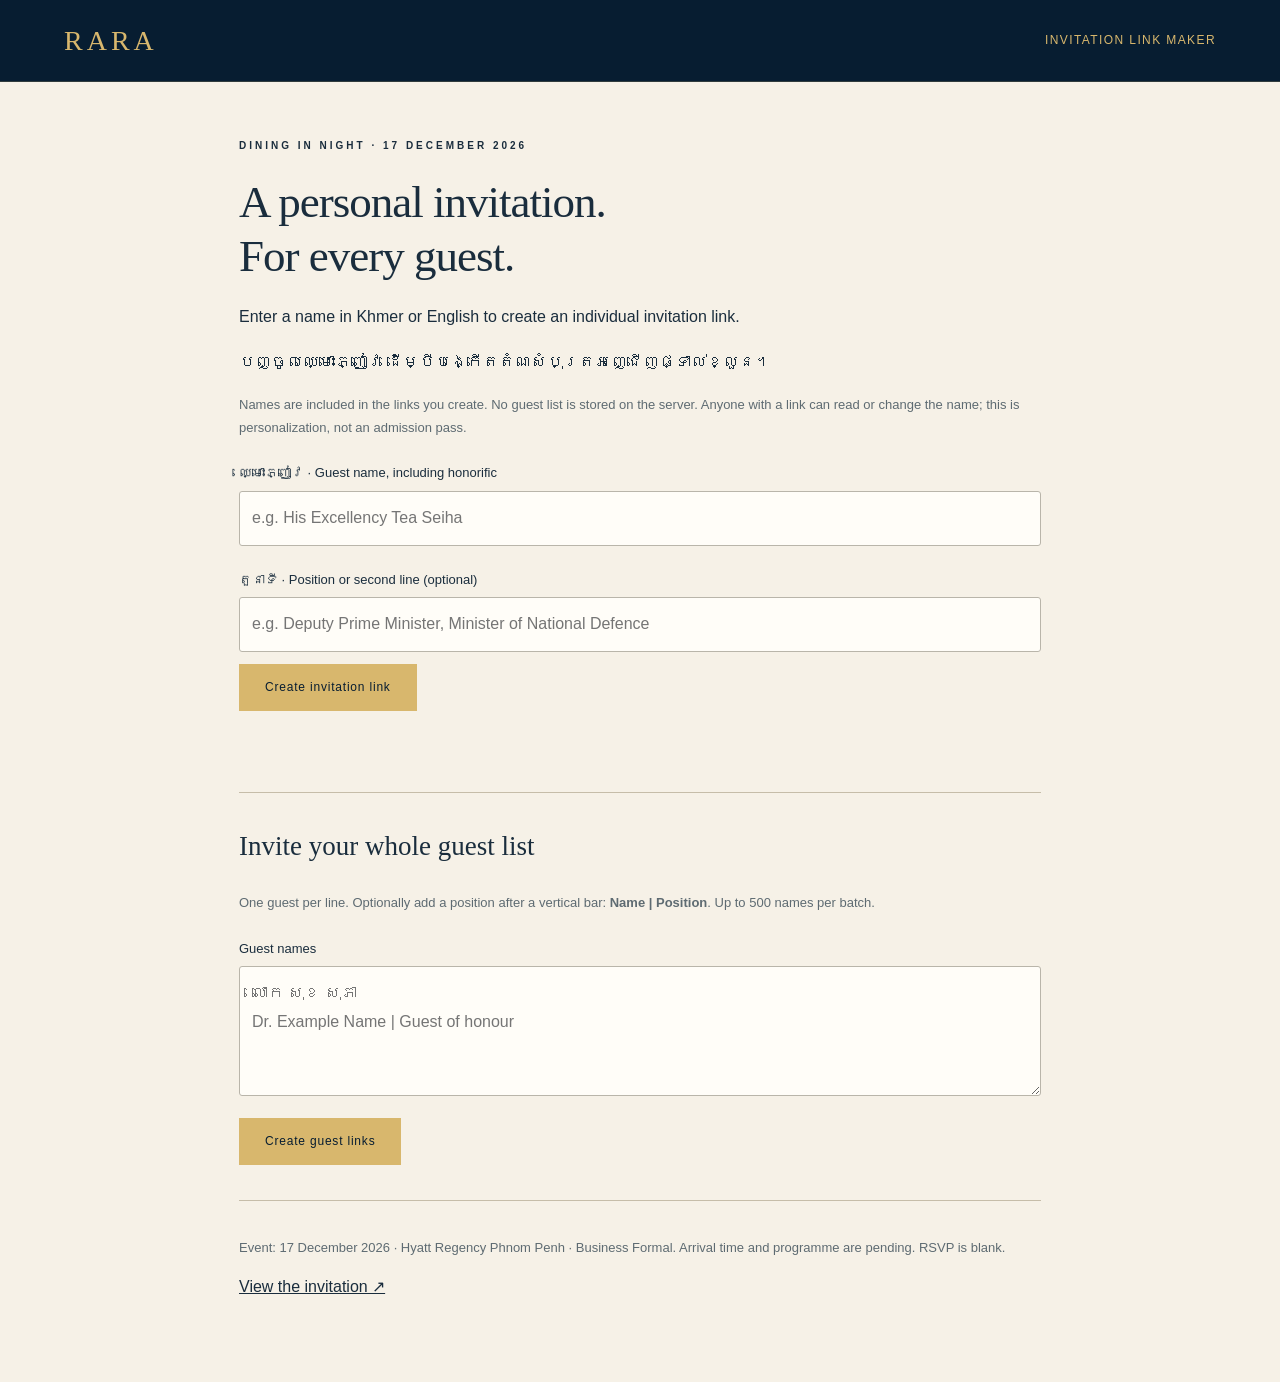
==== organizer.html @ 74e7a381 "Add files via upload" ====
<!doctype html><html lang="en"><head><meta charset="utf-8"><meta name="viewport" content="width=device-width,initial-scale=1"><meta name="robots" content="noindex"><title>RARA · Guest invitation links</title><link rel="stylesheet" href="style.css"><style>.maker{max-width:850px;margin:auto;padding:45px 24px 80px}.maker h1{color:var(--ink);font-size:45px;line-height:1.2;letter-spacing:-1px;margin:20px 0}.maker label{display:block;font-size:13px;margin:22px 0 6px}.maker input,.maker textarea{width:100%;padding:12px;border:1px solid #b9b5aa;background:#fffdf8;color:var(--ink);border-radius:3px}.maker textarea{min-height:130px;resize:vertical}.maker button{margin:12px 8px 0 0}.maker h2{font-size:27px}.maker .box{border-top:1px solid #c6bda9;padding-top:22px;margin-top:35px}.maker .hint{font-size:13px;color:var(--muted)}.maker #result{font-size:13px}.maker #message{min-height:30px;color:#46683f}.maker .preview{display:inline-block;margin-top:15px}.maker .sample{border-left:3px solid var(--gold);padding-left:18px;margin:20px 0}.maker #batch-results a{display:block;overflow-wrap:anywhere;font-size:13px;margin:10px 0}</style></head><body><header><a class="wordmark" href="index.html">RARA</a><span>INVITATION LINK MAKER</span></header><main class="maker"><p class="eyebrow">DINING IN NIGHT · 17 DECEMBER 2026</p><h1>A personal invitation.<br>For every guest.</h1><p>Enter a name in Khmer or English to create an individual invitation link.</p><p lang="km">បញ្ចូលឈ្មោះភ្ញៀវ ដើម្បីបង្កើតតំណសំបុត្រអញ្ជើញផ្ទាល់ខ្លួន។</p><p class="hint">Names are included in the links you create. No guest list is stored on the server. Anyone with a link can read or change the name; this is personalization, not an admission pass.</p><form id="maker"><label for="name">ឈ្មោះភ្ញៀវ · Guest name, including honorific</label><input id="name" maxlength="200" placeholder="e.g. His Excellency Tea Seiha" required><label for="title">តួនាទី · Position or second line (optional)</label><input id="title" maxlength="250" placeholder="e.g. Deputy Prime Minister, Minister of National Defence"><button class="gold-button" type="submit">Create invitation link</button></form><div id="single-output" hidden><label for="result">Personalized link</label><input id="result" readonly><button id="copy" class="outline-button">Copy link</button><a id="preview" class="preview" target="_blank" rel="noopener">Preview invitation ↗</a></div><p id="message" role="status" aria-live="polite"></p><div class="box"><h2>Invite your whole guest list</h2><p class="hint">One guest per line. Optionally add a position after a vertical bar: <strong>Name | Position</strong>. Up to 500 names per batch.</p><label for="names">Guest names</label><textarea id="names" placeholder="លោក សុខ សុភា&#10;Dr. Example Name | Guest of honour"></textarea><button id="batch" class="gold-button">Create guest links</button><button id="download" class="outline-button" hidden>Download CSV</button><div id="batch-results"></div></div><div class="box"><p class="hint">Event: 17 December 2026 · Hyatt Regency Phnom Penh · Business Formal. Arrival time and programme are pending. RSVP is blank.</p><a href="index.html">View the invitation ↗</a></div></main><script src="organizer.js"></script></body></html>
---- style.css ----
:root{--navy:#071d31;--navy2:#102b42;--gold:#d8b76d;--cream:#f6f1e7;--ink:#1a2d3d;--muted:#5e6b72}*{box-sizing:border-box}html{scroll-behavior:smooth;scroll-padding-top:40px}body{margin:0;background:var(--cream);color:var(--ink);font:16px/1.8 'Segoe UI','Khmer OS','Noto Sans Khmer',sans-serif}button,input,textarea{font:inherit}button,a{touch-action:manipulation}a{color:inherit}button{cursor:pointer}button:focus-visible,a:focus-visible,input:focus-visible,textarea:focus-visible{outline:3px solid #bd811c;outline-offset:5px}header{height:82px;display:flex;align-items:center;justify-content:space-between;padding:0 5%;background:var(--navy);color:var(--gold);border-bottom:1px solid #d8b76d33;font-size:12px;letter-spacing:1.4px}header a{text-decoration:none}.wordmark{font:28px Georgia,serif;letter-spacing:4px}.wordmark span{font:9px 'Segoe UI',sans-serif;display:inline-block;margin-left:14px;letter-spacing:2px}.header-caption{font-size:10px;letter-spacing:3px}.cover{background:radial-gradient(ellipse at 50% 35%,#173c57,var(--navy) 75%);padding:30px;color:var(--gold);text-align:center;min-height:820px}.frame{position:relative;max-width:1280px;margin:auto;padding:36px 20px 24px;border:1px solid #d8b76d66;outline:1px solid #d8b76d22;outline-offset:-8px}.frame:before,.frame:after{content:'✦';position:absolute;font-size:30px;top:-29px;background:var(--navy);padding:0 12px}.frame:before{left:24px}.frame:after{right:24px}.eyebrow{font-size:10px;font-weight:600;letter-spacing:3px;text-transform:uppercase}.crest{height:100px;width:auto;object-fit:contain;display:block;margin:24px auto 20px}.khmer{font-family:'Khmer OS Muol Light','Khmer OS','Leelawadee UI',sans-serif;font-weight:400}.cover .khmer{font-size:21px;margin:8px 0}h1{font:76px/.98 Georgia,'Times New Roman',serif;letter-spacing:-2px;margin:24px auto;color:#f1dfb5}h1 em{font-weight:400}h1 span{font:22px Georgia,serif;letter-spacing:7px;display:block;margin:20px 0}h2{font:44px/1.22 Georgia,serif;margin:15px 0 28px;font-weight:400}h2 em{color:#967134;font-weight:400}h3{font-weight:400}.ornament{display:flex;align-items:center;justify-content:center;gap:18px;font-size:12px;margin:20px auto;color:#b49350}.ornament:before,.ornament:after{content:'';height:1px;width:70px;background:currentColor;opacity:.5}.cover-caption{font-size:9px;letter-spacing:3px}.prepared{margin:24px 0 0;font-size:12px;color:#d2d8db}.guest{overflow-wrap:anywhere}.cover-guest{font:23px/1.5 Georgia,'Khmer OS',serif;color:#f5e9d0;margin:6px auto 24px;max-width:700px}.gold-button,.outline-button{border:1px solid var(--gold);padding:12px 25px;background:var(--gold);color:var(--navy);font-size:12px;letter-spacing:.8px}.gold-button span{padding-left:30px}.motto{font-size:8px;letter-spacing:4px;margin:25px 0 0}.section{max-width:1180px;margin:auto;padding:96px 50px}.invitation{text-align:center;max-width:1050px}.invitation h2{font-size:26px;color:#967134}.host{font:22px Georgia,serif}.muted{color:var(--muted);font-size:14px}.invitation .guest{font:38px/1.5 Georgia,'Khmer OS',serif;margin:12px 0 4px}.role{margin:0 auto;max-width:650px;font-size:15px;overflow-wrap:anywhere}.invite-copy{margin:30px auto;font:20px/1.8 Georgia,serif}.invite-copy strong{font-weight:400}.small{font-size:17px;color:#967134}.details{display:grid;grid-template-columns:repeat(3,1fr);margin-top:45px;border-top:1px solid #c6bda9;border-bottom:1px solid #c6bda9;padding:26px 0}.details>div+div{border-left:1px solid #c6bda9}.details span{font-size:9px;letter-spacing:2px;color:#78684b}.details p{margin:9px;font:18px/1.6 Georgia,serif}.note{font-size:12px;color:var(--muted)}.photo-band{height:510px;position:relative;background:var(--navy);overflow:hidden}.photo-band>img{width:100%;height:100%;object-fit:cover;object-position:center 45%;opacity:.65}.photo-band:after{content:'';position:absolute;inset:0;background:linear-gradient(transparent,#071d31cc)}.photo-band>div{position:absolute;z-index:1;bottom:35px;left:max(6%,calc((100% - 1080px)/2));color:white}.photo-band h2{margin:14px 0}.photo-band em{color:#edd7a3}.photo-band p{font-size:11px;color:#e3e6e7}.programme{display:grid;grid-template-columns:1fr 1fr;gap:90px}.programme h2.khmer{font-size:24px;color:#967134;margin-bottom:10px}.programme .intro{font:24px/1.5 Georgia,serif}.programme p:not(.intro){color:var(--muted)}.status{display:inline-block;font-size:9px;letter-spacing:1.3px;border:1px solid #c4b48e;padding:8px 12px;margin-top:16px}.story{display:grid;grid-template-columns:1.08fr 1fr;gap:65px;padding-top:0;align-items:center}.story-image img{width:100%;display:block;aspect-ratio:4/5;object-fit:cover}.story-image span{font-size:9px;letter-spacing:2px;display:block;margin-top:15px}.story p{color:var(--muted)}.text-link{display:inline-block;margin-top:14px;text-underline-offset:6px;font-size:13px}.values{max-width:none;background:var(--navy);color:var(--cream);text-align:center;padding-inline:max(6%,calc((100% - 1080px)/2))}.values h2{color:var(--gold);font-size:54px;font-style:italic}.value-grid{display:grid;grid-template-columns:repeat(3,1fr);gap:55px;text-align:left;margin-top:45px}.value-grid article{border-top:1px solid #d8b76d55;padding-top:25px}.value-grid span{font-size:10px;color:var(--gold)}.value-grid h3{font:27px Georgia,serif;margin:12px 0}.value-grid p{font-size:14px;color:#c3cbd1}.biography{text-align:center}.biography>p{color:var(--muted)}.bio-toolbar{display:flex;align-items:center;justify-content:center;gap:22px;margin:30px 0;font-size:12px}.bio-toolbar button{border:1px solid #c6bda9;background:transparent;color:var(--ink);width:44px;height:44px}.bio-toolbar button:disabled{opacity:.3;cursor:default}#bio-image{display:block;width:100%;max-width:600px;height:auto;margin:auto;box-shadow:0 16px 60px #071d3120}.closing{border-top:1px solid #c6bda9;text-align:center}.small-crest{height:90px;width:auto;object-fit:contain;margin-bottom:25px}.outline-button{background:transparent;margin-top:20px}footer{display:flex;justify-content:space-between;padding:25px 5% 85px;background:var(--navy);color:var(--gold);font-size:9px;letter-spacing:2px}.bottom-nav{position:fixed;bottom:16px;left:50%;transform:translateX(-50%);display:flex;gap:6px;border:1px solid #d8b76d55;border-radius:40px;background:#071d31f2;box-shadow:0 5px 30px #0003;z-index:5;padding:8px 14px;backdrop-filter:blur(12px)}.bottom-nav a{font-size:11px;text-decoration:none;color:#f3e5c8;padding:8px 14px}.bottom-nav a:hover{color:var(--gold)}.skip{position:fixed;top:-100px;z-index:20;background:white;padding:10px}.skip:focus{top:0}.opened .frame{animation:reveal .7s ease}@keyframes reveal{from{opacity:.4;transform:translateY(-10px)}to{opacity:1;transform:none}}@media(max-width:700px){header{height:64px}.wordmark{font-size:22px}.wordmark span,.header-caption{display:none}.cover{padding:16px;min-height:0}.frame{padding:32px 15px 25px}.crest{height:88px}h1{font-size:64px}.cover-caption{font-size:8px;letter-spacing:1.6px}.eyebrow{font-size:9px;letter-spacing:2px}.section{padding:64px 25px}h2{font-size:35px}.invitation .guest{font-size:28px}.invite-copy{font-size:18px}.details{grid-template-columns:1fr;padding:0}.details>div{padding:18px 0}.details>div+div{border-left:0;border-top:1px solid #c6bda9}.details p{font-size:19px}.photo-band{height:420px}.photo-band>img{object-position:45% center}.photo-band>div{left:25px;right:20px;bottom:25px}.photo-band h2{font-size:30px}.programme,.story{grid-template-columns:1fr;gap:22px}.story{padding-top:0}.story-image img{aspect-ratio:4/3}.story-image{margin-bottom:15px}.value-grid{grid-template-columns:1fr;gap:20px;margin-top:30px}.values h2{font-size:43px}.value-grid article{padding-top:18px}.bio-toolbar{gap:14px}.bottom-nav{bottom:10px;width:max-content;max-width:96%;gap:0;padding:7px}.bottom-nav a{padding:8px 12px}footer{gap:20px;font-size:8px}.cover-guest{font-size:21px}}@media(prefers-reduced-motion:reduce){html{scroll-behavior:auto}*,*:before,*:after{animation:none!important;transition:none!important}}@media print{header,.cover,.bottom-nav,footer,.photo-band,.programme,.story,.values,.biography,.closing{display:none}.invitation{padding:35px}body{background:white}.invitation .guest{font-size:30px}.details{grid-template-columns:repeat(3,1fr)}.details>div+div{border-top:0}}
.event-actions{display:flex;justify-content:center;gap:14px;flex-wrap:wrap}.event-actions a{text-decoration:none}.details .detail-km{font-size:13px;letter-spacing:0;color:var(--muted)}.bottom-nav span{display:block;font-size:10px;text-align:center;line-height:1.6}.value-grid h3{font-size:23px}@media print{.event-actions{display:none}}
.music-toggle{position:fixed;right:18px;bottom:102px;z-index:6;border:1px solid #d8b76d77;border-radius:30px;background:#071d31f2;color:#f3e5c8;padding:10px 16px;font-size:13px;box-shadow:0 4px 20px #0002}.music-toggle span{font-size:10px;letter-spacing:.4px;margin-left:6px}@media(max-width:700px){.music-toggle{right:12px;bottom:91px;padding:8px 12px}}@media print{.music-toggle{display:none}}
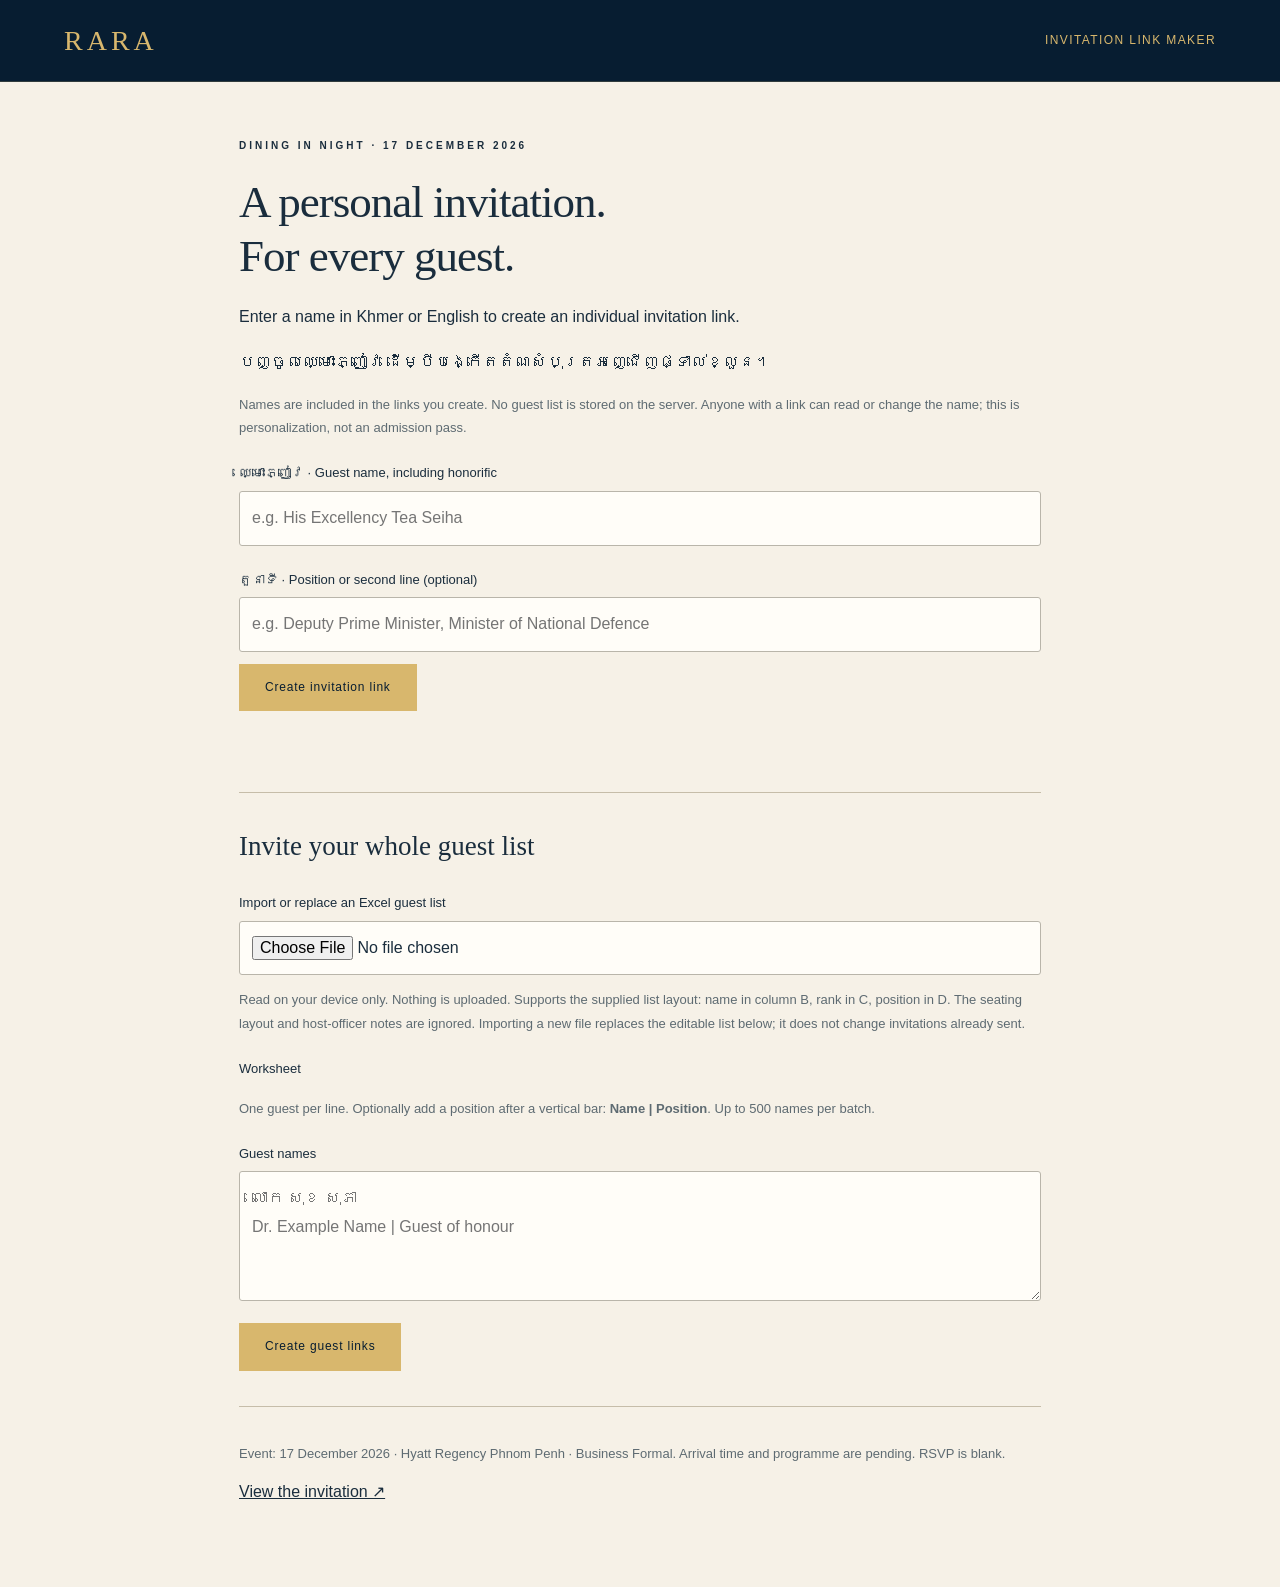
==== commit 253446ea: "Merge published site files and enable root Pages deploy" ====
--- a/organizer.html
+++ b/organizer.html
@@ -1 +1 @@
-<!doctype html><html lang="en"><head><meta charset="utf-8"><meta name="viewport" content="width=device-width,initial-scale=1"><meta name="robots" content="noindex"><title>RARA · Guest invitation links</title><link rel="stylesheet" href="style.css"><style>.maker{max-width:850px;margin:auto;padding:45px 24px 80px}.maker h1{color:var(--ink);font-size:45px;line-height:1.2;letter-spacing:-1px;margin:20px 0}.maker label{display:block;font-size:13px;margin:22px 0 6px}.maker input,.maker textarea{width:100%;padding:12px;border:1px solid #b9b5aa;background:#fffdf8;color:var(--ink);border-radius:3px}.maker textarea{min-height:130px;resize:vertical}.maker button{margin:12px 8px 0 0}.maker h2{font-size:27px}.maker .box{border-top:1px solid #c6bda9;padding-top:22px;margin-top:35px}.maker .hint{font-size:13px;color:var(--muted)}.maker #result{font-size:13px}.maker #message{min-height:30px;color:#46683f}.maker .preview{display:inline-block;margin-top:15px}.maker .sample{border-left:3px solid var(--gold);padding-left:18px;margin:20px 0}.maker #batch-results a{display:block;overflow-wrap:anywhere;font-size:13px;margin:10px 0}</style></head><body><header><a class="wordmark" href="index.html">RARA</a><span>INVITATION LINK MAKER</span></header><main class="maker"><p class="eyebrow">DINING IN NIGHT · 17 DECEMBER 2026</p><h1>A personal invitation.<br>For every guest.</h1><p>Enter a name in Khmer or English to create an individual invitation link.</p><p lang="km">បញ្ចូលឈ្មោះភ្ញៀវ ដើម្បីបង្កើតតំណសំបុត្រអញ្ជើញផ្ទាល់ខ្លួន។</p><p class="hint">Names are included in the links you create. No guest list is stored on the server. Anyone with a link can read or change the name; this is personalization, not an admission pass.</p><form id="maker"><label for="name">ឈ្មោះភ្ញៀវ · Guest name, including honorific</label><input id="name" maxlength="200" placeholder="e.g. His Excellency Tea Seiha" required><label for="title">តួនាទី · Position or second line (optional)</label><input id="title" maxlength="250" placeholder="e.g. Deputy Prime Minister, Minister of National Defence"><button class="gold-button" type="submit">Create invitation link</button></form><div id="single-output" hidden><label for="result">Personalized link</label><input id="result" readonly><button id="copy" class="outline-button">Copy link</button><a id="preview" class="preview" target="_blank" rel="noopener">Preview invitation ↗</a></div><p id="message" role="status" aria-live="polite"></p><div class="box"><h2>Invite your whole guest list</h2><p class="hint">One guest per line. Optionally add a position after a vertical bar: <strong>Name | Position</strong>. Up to 500 names per batch.</p><label for="names">Guest names</label><textarea id="names" placeholder="លោក សុខ សុភា&#10;Dr. Example Name | Guest of honour"></textarea><button id="batch" class="gold-button">Create guest links</button><button id="download" class="outline-button" hidden>Download CSV</button><div id="batch-results"></div></div><div class="box"><p class="hint">Event: 17 December 2026 · Hyatt Regency Phnom Penh · Business Formal. Arrival time and programme are pending. RSVP is blank.</p><a href="index.html">View the invitation ↗</a></div></main><script src="organizer.js"></script></body></html>
+<!doctype html><html lang="en"><head><meta charset="utf-8"><meta name="viewport" content="width=device-width,initial-scale=1"><meta name="robots" content="noindex"><title>RARA · Guest invitation links</title><link rel="stylesheet" href="style.css"><style>.maker{max-width:850px;margin:auto;padding:45px 24px 80px}.maker h1{color:var(--ink);font-size:45px;line-height:1.2;letter-spacing:-1px;margin:20px 0}.maker label{display:block;font-size:13px;margin:22px 0 6px}.maker input,.maker textarea{width:100%;padding:12px;border:1px solid #b9b5aa;background:#fffdf8;color:var(--ink);border-radius:3px}.maker textarea{min-height:130px;resize:vertical}.maker button{margin:12px 8px 0 0}.maker h2{font-size:27px}.maker .box{border-top:1px solid #c6bda9;padding-top:22px;margin-top:35px}.maker .hint{font-size:13px;color:var(--muted)}.maker #result{font-size:13px}.maker #message{min-height:30px;color:#46683f}.maker .preview{display:inline-block;margin-top:15px}.maker .sample{border-left:3px solid var(--gold);padding-left:18px;margin:20px 0}.maker #batch-results a{display:block;overflow-wrap:anywhere;font-size:13px;margin:10px 0}</style></head><body><header><a class="wordmark" href="index.html">RARA</a><span>INVITATION LINK MAKER</span></header><main class="maker"><p class="eyebrow">DINING IN NIGHT · 17 DECEMBER 2026</p><h1>A personal invitation.<br>For every guest.</h1><p>Enter a name in Khmer or English to create an individual invitation link.</p><p lang="km">បញ្ចូលឈ្មោះភ្ញៀវ ដើម្បីបង្កើតតំណសំបុត្រអញ្ជើញផ្ទាល់ខ្លួន។</p><p class="hint">Names are included in the links you create. No guest list is stored on the server. Anyone with a link can read or change the name; this is personalization, not an admission pass.</p><form id="maker"><label for="name">ឈ្មោះភ្ញៀវ · Guest name, including honorific</label><input id="name" maxlength="200" placeholder="e.g. His Excellency Tea Seiha" required><label for="title">តួនាទី · Position or second line (optional)</label><input id="title" maxlength="250" placeholder="e.g. Deputy Prime Minister, Minister of National Defence"><button class="gold-button" type="submit">Create invitation link</button></form><div id="single-output" hidden><label for="result">Personalized link</label><input id="result" readonly><button id="copy" class="outline-button">Copy link</button><a id="preview" class="preview" target="_blank" rel="noopener">Preview invitation ↗</a></div><p id="message" role="status" aria-live="polite"></p><div class="box"><h2>Invite your whole guest list</h2><label for="guest-file">Import or replace an Excel guest list</label><input id="guest-file" type="file" accept=".xlsx,.xls,.csv"><p class="hint">Read on your device only. Nothing is uploaded. Supports the supplied list layout: name in column B, rank in C, position in D. The seating layout and host-officer notes are ignored. Importing a new file replaces the editable list below; it does not change invitations already sent.</p><label for="guest-sheet" id="sheet-label" hidden>Worksheet</label><select id="guest-sheet" hidden></select><p id="import-status" role="status" aria-live="polite"></p><p class="hint">One guest per line. Optionally add a position after a vertical bar: <strong>Name | Position</strong>. Up to 500 names per batch.</p><label for="names">Guest names</label><textarea id="names" placeholder="លោក សុខ សុភា&#10;Dr. Example Name | Guest of honour"></textarea><button id="batch" class="gold-button">Create guest links</button><button id="download" class="outline-button" hidden>Download CSV</button><div id="batch-results"></div></div><div class="box"><p class="hint">Event: 17 December 2026 · Hyatt Regency Phnom Penh · Business Formal. Arrival time and programme are pending. RSVP is blank.</p><a href="index.html">View the invitation ↗</a></div></main><script src="vendor/xlsx.full.min.js"></script><script src="guest-import.js"></script><script src="organizer.js"></script></body></html>
